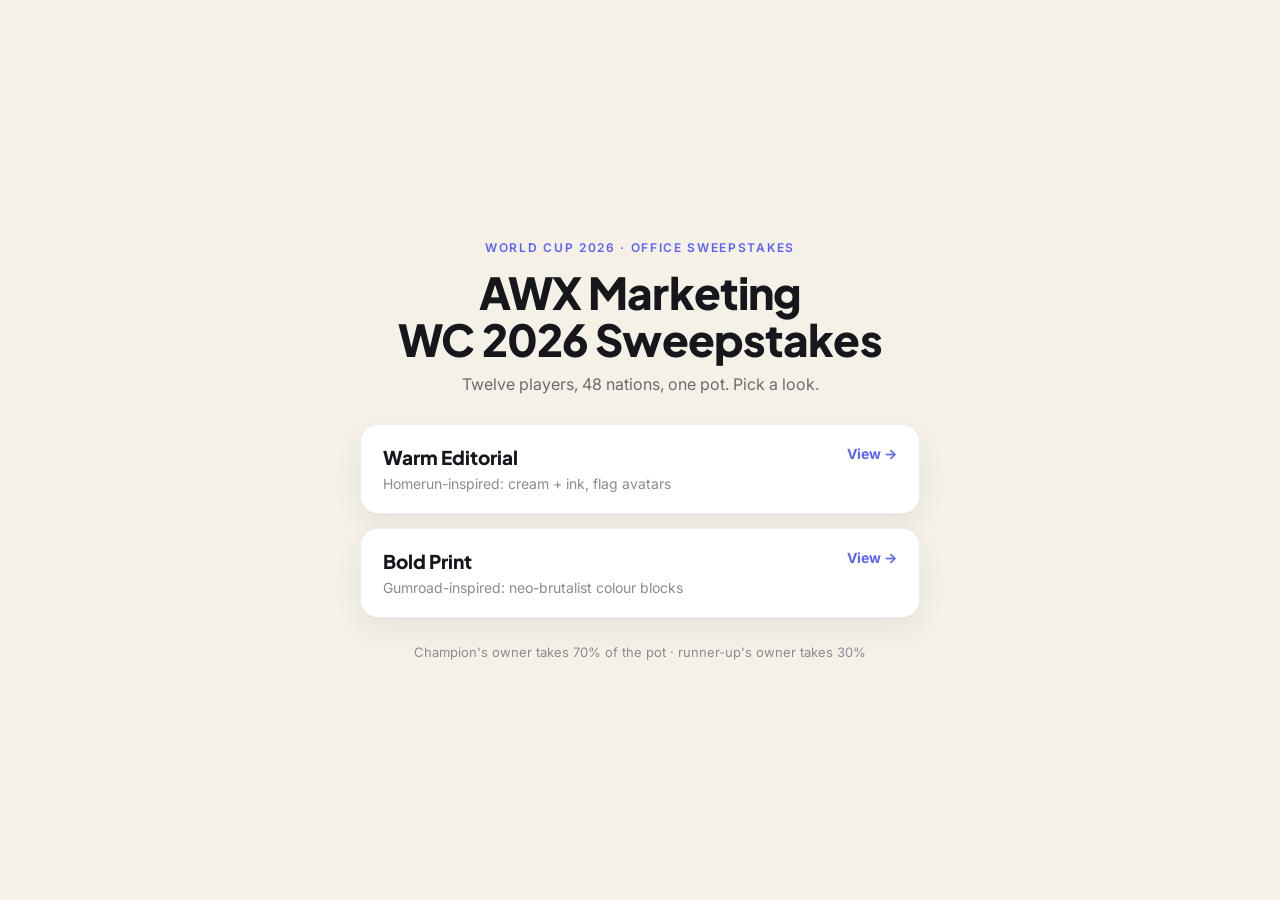
==== index.html @ db9ab2a5 "AWX Marketing World Cup 2026 sweepstakes site" ====
<!DOCTYPE html>
<html lang="en">
<head>
<meta charset="UTF-8" />
<meta name="viewport" content="width=device-width, initial-scale=1.0" />
<title>AWX Marketing · WC 2026 Sweepstakes</title>
<link rel="preconnect" href="https://fonts.googleapis.com" />
<link rel="preconnect" href="https://fonts.gstatic.com" crossorigin />
<link href="https://fonts.googleapis.com/css2?family=Plus+Jakarta+Sans:wght@700;800&family=Inter:wght@500;600&display=swap" rel="stylesheet" />
<style>
  * { box-sizing: border-box; }
  body { margin: 0; min-height: 100vh; display: grid; place-items: center; padding: 24px;
    font-family: "Inter", system-ui, sans-serif; color: #15171c; background: #f6f1e7; }
  .wrap { width: min(560px, 100%); text-align: center; }
  .eyebrow { text-transform: uppercase; letter-spacing: .14em; font-size: 12px; font-weight: 600; color: #5b63f5; margin-bottom: 14px; }
  h1 { font-family: "Plus Jakarta Sans", sans-serif; font-weight: 800; letter-spacing: -.02em; font-size: clamp(30px, 6vw, 44px); line-height: 1.05; margin: 0 0 12px; }
  p { color: #6b6b73; font-size: 16px; margin: 0 0 30px; }
  .cards { display: grid; gap: 14px; }
  a.card { display: block; text-decoration: none; color: inherit; background: #fff; border: 1px solid #edeef1;
    border-radius: 18px; padding: 20px 22px; text-align: left; box-shadow: 0 1px 2px rgba(20,23,28,.04), 0 12px 30px rgba(20,23,28,.06);
    transition: transform .12s ease, box-shadow .12s ease; }
  a.card:hover { transform: translateY(-2px); box-shadow: 0 1px 2px rgba(20,23,28,.04), 0 18px 40px rgba(20,23,28,.1); }
  .card h2 { font-family: "Plus Jakarta Sans", sans-serif; font-weight: 800; font-size: 19px; margin: 0 0 4px; }
  .card span { color: #8a8a93; font-size: 14px; }
  .card .go { float: right; color: #5b63f5; font-weight: 700; }
  footer { margin-top: 26px; font-size: 13px; color: #8a8a93; }
</style>
</head>
<body>
  <div class="wrap">
    <div class="eyebrow">World Cup 2026 · Office sweepstakes</div>
    <h1>AWX Marketing<br>WC 2026 Sweepstakes</h1>
    <p>Twelve players, 48 nations, one pot. Pick a look.</p>
    <div class="cards">
      <a class="card" href="home.html"><span class="go">View →</span><h2>Warm Editorial</h2><span>Homerun-inspired: cream + ink, flag avatars</span></a>
      <a class="card" href="gum.html"><span class="go">View →</span><h2>Bold Print</h2><span>Gumroad-inspired: neo-brutalist colour blocks</span></a>
    </div>
    <footer>Champion's owner takes 70% of the pot · runner-up's owner takes 30%</footer>
  </div>
</body>
</html>
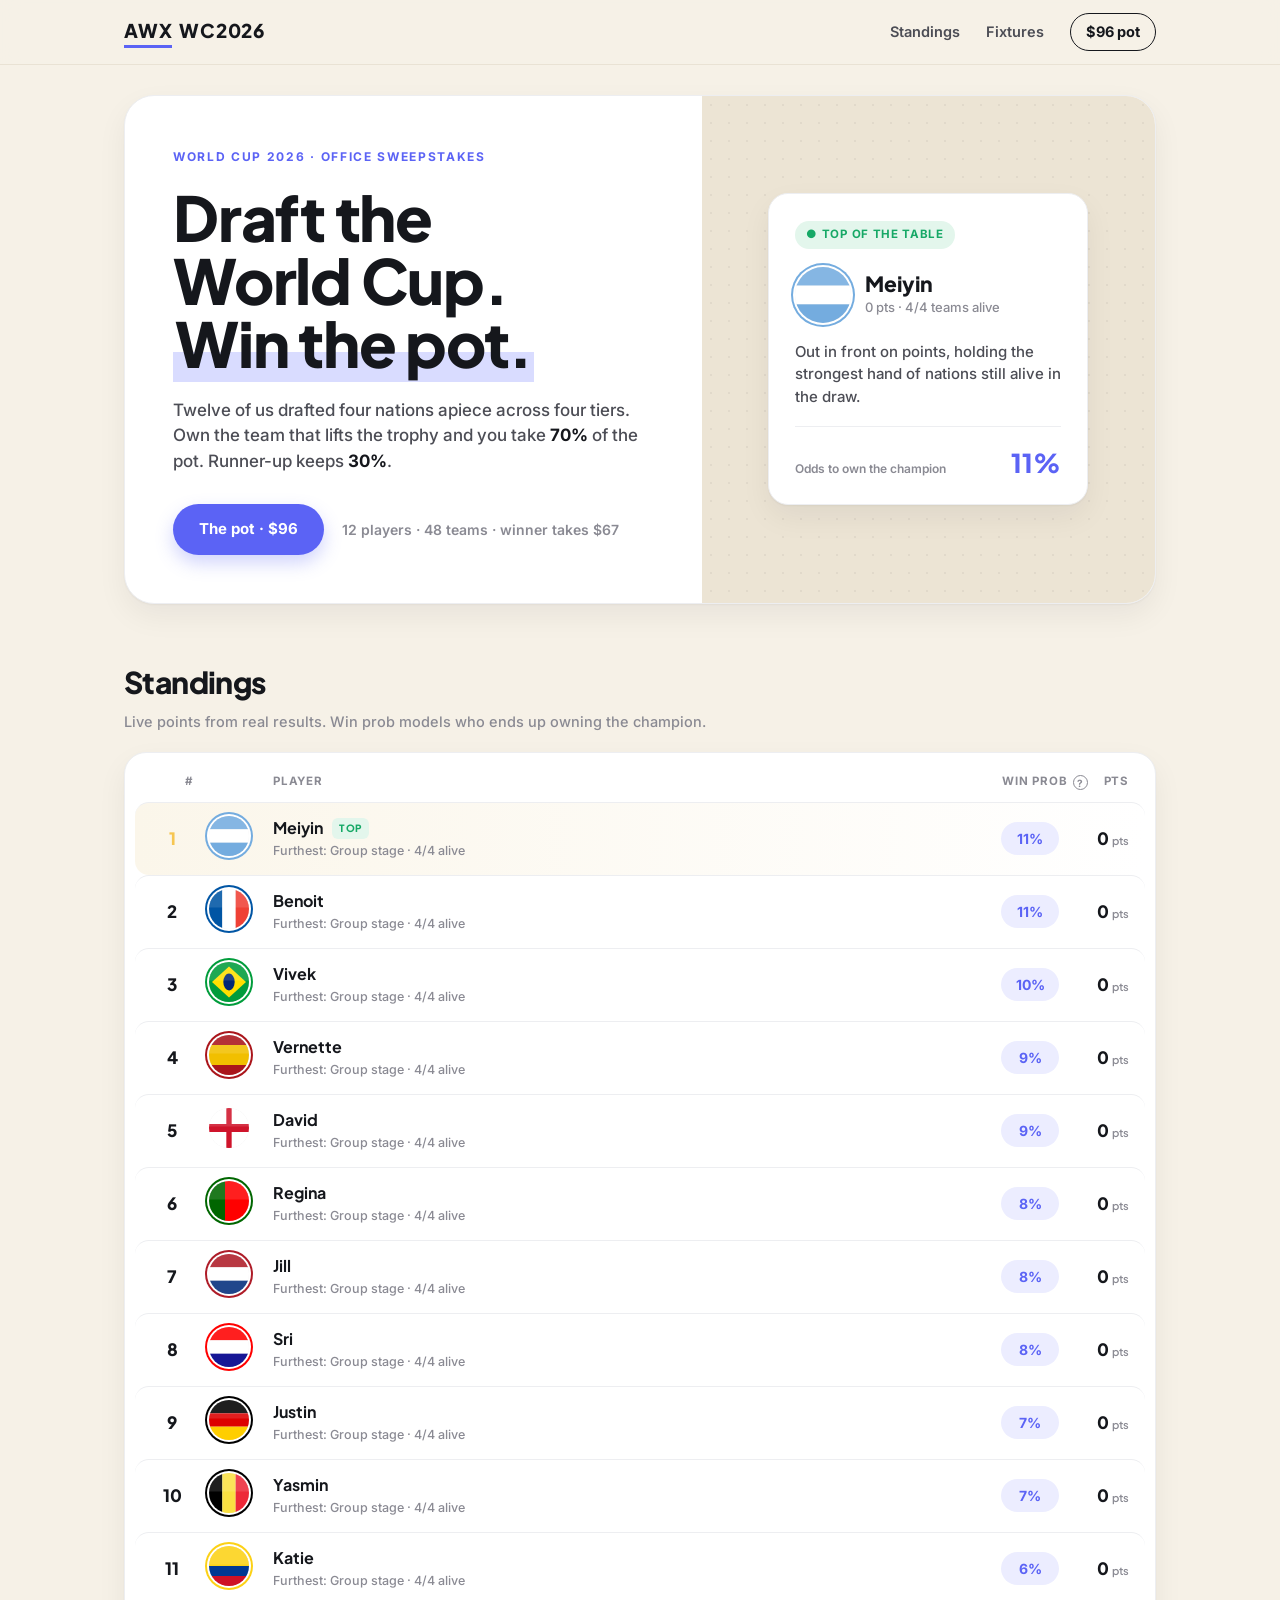
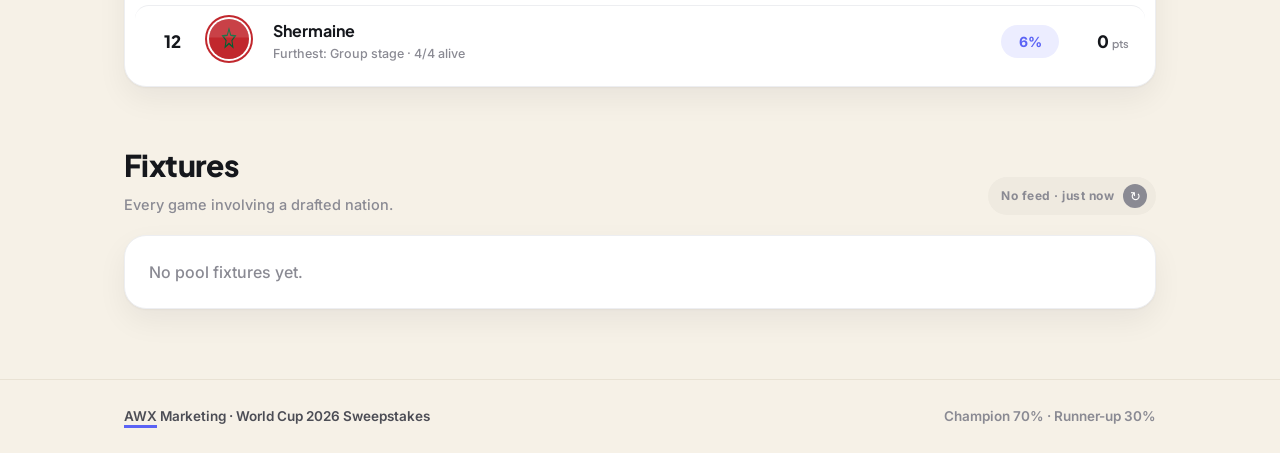
==== commit bd34dac4: "Ship Homerun variant only; promote to index, archive Gumroad" ====
--- a/index.html
+++ b/index.html
@@ -6,36 +6,84 @@
 <title>AWX Marketing · WC 2026 Sweepstakes</title>
 <link rel="preconnect" href="https://fonts.googleapis.com" />
 <link rel="preconnect" href="https://fonts.gstatic.com" crossorigin />
-<link href="https://fonts.googleapis.com/css2?family=Plus+Jakarta+Sans:wght@700;800&family=Inter:wght@500;600&display=swap" rel="stylesheet" />
-<style>
-  * { box-sizing: border-box; }
-  body { margin: 0; min-height: 100vh; display: grid; place-items: center; padding: 24px;
-    font-family: "Inter", system-ui, sans-serif; color: #15171c; background: #f6f1e7; }
-  .wrap { width: min(560px, 100%); text-align: center; }
-  .eyebrow { text-transform: uppercase; letter-spacing: .14em; font-size: 12px; font-weight: 600; color: #5b63f5; margin-bottom: 14px; }
-  h1 { font-family: "Plus Jakarta Sans", sans-serif; font-weight: 800; letter-spacing: -.02em; font-size: clamp(30px, 6vw, 44px); line-height: 1.05; margin: 0 0 12px; }
-  p { color: #6b6b73; font-size: 16px; margin: 0 0 30px; }
-  .cards { display: grid; gap: 14px; }
-  a.card { display: block; text-decoration: none; color: inherit; background: #fff; border: 1px solid #edeef1;
-    border-radius: 18px; padding: 20px 22px; text-align: left; box-shadow: 0 1px 2px rgba(20,23,28,.04), 0 12px 30px rgba(20,23,28,.06);
-    transition: transform .12s ease, box-shadow .12s ease; }
-  a.card:hover { transform: translateY(-2px); box-shadow: 0 1px 2px rgba(20,23,28,.04), 0 18px 40px rgba(20,23,28,.1); }
-  .card h2 { font-family: "Plus Jakarta Sans", sans-serif; font-weight: 800; font-size: 19px; margin: 0 0 4px; }
-  .card span { color: #8a8a93; font-size: 14px; }
-  .card .go { float: right; color: #5b63f5; font-weight: 700; }
-  footer { margin-top: 26px; font-size: 13px; color: #8a8a93; }
-</style>
+<link href="https://fonts.googleapis.com/css2?family=Plus+Jakarta+Sans:wght@600;700;800&family=Inter:wght@400;500;600;700&display=swap" rel="stylesheet" />
+<link rel="stylesheet" href="home.css" />
 </head>
-<body>
-  <div class="wrap">
-    <div class="eyebrow">World Cup 2026 · Office sweepstakes</div>
-    <h1>AWX Marketing<br>WC 2026 Sweepstakes</h1>
-    <p>Twelve players, 48 nations, one pot. Pick a look.</p>
-    <div class="cards">
-      <a class="card" href="home.html"><span class="go">View →</span><h2>Warm Editorial</h2><span>Homerun-inspired: cream + ink, flag avatars</span></a>
-      <a class="card" href="gum.html"><span class="go">View →</span><h2>Bold Print</h2><span>Gumroad-inspired: neo-brutalist colour blocks</span></a>
+<body class="home">
+  <header class="nav">
+    <div class="nav-in wrap">
+      <a class="brand" href="#top"><span class="brand-mark">AWX</span> <span class="brand-rest">WC2026</span></a>
+      <nav class="nav-links">
+        <a href="#standings">Standings</a>
+        <a href="#fixtures">Fixtures</a>
+        <a href="#pot" class="pill-ghost" id="navpot">The pot</a>
+      </nav>
     </div>
-    <footer>Champion's owner takes 70% of the pot · runner-up's owner takes 30%</footer>
+  </header>
+
+  <main id="top">
+    <!-- HERO ----------------------------------------------------------------->
+    <section class="wrap">
+      <div class="hero">
+        <div class="hero-l">
+          <div class="eyebrow">World Cup 2026 · Office sweepstakes</div>
+          <h1>Draft the<br>World&nbsp;Cup.<br><span class="hl">Win the pot.</span></h1>
+          <p class="lede">Twelve of us drafted four nations apiece across four tiers. Own the team that lifts the trophy and you take <b>70%</b> of the pot. Runner-up keeps <b>30%</b>.</p>
+          <div class="hero-cta">
+            <a href="#standings" class="btn-primary" id="potbtn">The pot</a>
+            <span class="hero-stat" id="herostat">12 players · 48 teams</span>
+          </div>
+        </div>
+        <aside class="hero-r">
+          <div class="lead-card" id="leadcard"></div>
+        </aside>
+      </div>
+    </section>
+
+    <!-- STANDINGS ------------------------------------------------------------>
+    <section class="wrap sec" id="standings">
+      <div class="sec-head">
+        <div>
+          <h2>Standings</h2>
+          <p class="sec-sub">Live points from real results. Win prob models who ends up owning the champion.</p>
+        </div>
+      </div>
+      <div class="card board" id="board"></div>
+    </section>
+
+    <!-- FIXTURES ------------------------------------------------------------->
+    <section class="wrap sec" id="fixtures">
+      <div class="sec-head">
+        <div>
+          <h2>Fixtures</h2>
+          <p class="sec-sub">Every game involving a drafted nation.</p>
+        </div>
+        <span class="feedtag" id="feedtag"></span>
+      </div>
+      <div id="fixwrap"></div>
+    </section>
+  </main>
+
+  <footer class="foot">
+    <div class="wrap foot-in">
+      <span><span class="brand-mark">AWX</span> Marketing · World Cup 2026 Sweepstakes</span>
+      <span class="foot-muted">Champion 70% · Runner-up 30%</span>
+    </div>
+  </footer>
+
+  <!-- View-team modal -->
+  <div class="modal" id="modal" hidden>
+    <div class="modal-bg" data-close></div>
+    <div class="modal-card" role="dialog" aria-modal="true">
+      <button class="modal-x" data-close aria-label="Close">✕</button>
+      <div id="modal-body"></div>
+    </div>
   </div>
+
+  <script src="data.js"></script>
+  <script src="flags.js"></script>
+  <script src="api.js"></script>
+  <script src="core.js"></script>
+  <script src="home.js"></script>
 </body>
 </html>
--- a/home.css
+++ b/home.css
@@ -0,0 +1,183 @@
+/* ============================================================================
+   HOMERUN-STYLE "WARM EDITORIAL" — cream + white + ink, heavy friendly
+   grotesque headlines, blurple + green accents, soft rounded cards.
+   Circular country-flag avatars (no illustrated characters).
+   ========================================================================== */
+:root {
+  --paper: #ffffff;
+  --cream: #f6f1e7;        /* page background */
+  --sand:  #ece4d4;        /* warm panel */
+  --ink:   #15171c;
+  --body:  #4c4d55;
+  --muted: #8a8a93;
+  --line:  #e9e2d4;        /* hairline on cream */
+  --line2: #edeef1;        /* hairline on white */
+  --blurple: #5b63f5;
+  --blurple-soft: #ecedff;
+  --green: #16a866;
+  --green-soft: #e3f6ec;
+  --amber: #f6c652;
+  --radius: 22px;
+  --shadow: 0 1px 2px rgba(20,23,28,.04), 0 12px 30px rgba(20,23,28,.06);
+}
+* { box-sizing: border-box; }
+html { scroll-behavior: smooth; }
+body.home {
+  margin: 0; background: var(--cream); color: var(--body);
+  font-family: "Inter", system-ui, sans-serif; font-weight: 500;
+  -webkit-font-smoothing: antialiased; line-height: 1.5;
+}
+h1, h2, h3, .brand { font-family: "Plus Jakarta Sans", system-ui, sans-serif; color: var(--ink); letter-spacing: -.02em; }
+.wrap { max-width: 1080px; margin: 0 auto; padding: 0 24px; }
+a { color: inherit; text-decoration: none; }
+section[id] { scroll-margin-top: 84px; }
+
+/* ---- Nav ------------------------------------------------------------------ */
+.nav { position: sticky; top: 0; z-index: 40; background: rgba(246,241,231,.82); backdrop-filter: blur(10px); border-bottom: 1px solid var(--line); }
+.nav-in { display: flex; align-items: center; justify-content: space-between; height: 64px; }
+.brand { font-weight: 800; font-size: 19px; letter-spacing: .04em; display: inline-flex; gap: 7px; align-items: baseline; }
+.brand-mark { border-bottom: 3px solid var(--blurple); padding-bottom: 1px; }
+.brand-rest { color: var(--ink); }
+.nav-links { display: flex; align-items: center; gap: 26px; }
+.nav-links a { font-weight: 600; font-size: 14.5px; color: var(--body); }
+.nav-links a:hover { color: var(--ink); }
+.pill-ghost { border: 1px solid var(--ink); border-radius: 999px; padding: 7px 15px !important; color: var(--ink) !important; font-weight: 700 !important; }
+.pill-ghost:hover { background: var(--ink); color: #fff !important; }
+
+/* ---- Hero ----------------------------------------------------------------- */
+.hero {
+  margin-top: 30px; display: grid; grid-template-columns: 1.12fr .88fr;
+  background: var(--paper); border: 1px solid var(--line2); border-radius: 30px;
+  overflow: hidden; box-shadow: var(--shadow);
+}
+.hero-l { padding: 52px 48px 48px; }
+.eyebrow { text-transform: uppercase; letter-spacing: .14em; font-size: 12px; font-weight: 700; color: var(--blurple); margin-bottom: 20px; }
+.hero h1 { font-size: clamp(38px, 5.4vw, 62px); line-height: 1.02; font-weight: 800; margin: 0 0 22px; }
+.hero h1 .hl { background: linear-gradient(transparent 62%, #d9dcff 62%); padding: 0 2px; }
+.lede { font-size: 17px; max-width: 30em; margin: 0 0 30px; color: var(--body); }
+.lede b { color: var(--ink); font-weight: 700; }
+.hero-cta { display: flex; align-items: center; gap: 18px; flex-wrap: wrap; }
+.btn-primary {
+  background: var(--blurple); color: #fff; font-weight: 700; font-size: 15px;
+  padding: 14px 26px; border-radius: 999px; display: inline-flex; align-items: center; gap: 8px;
+  box-shadow: 0 8px 18px rgba(91,99,245,.28); transition: transform .12s ease, box-shadow .12s ease;
+}
+.btn-primary:hover { transform: translateY(-1px); box-shadow: 0 12px 24px rgba(91,99,245,.34); }
+.hero-stat { font-weight: 600; font-size: 14px; color: var(--muted); }
+
+.hero-r { background: var(--sand); padding: 36px; display: flex; align-items: center; justify-content: center; position: relative; }
+.hero-r::before { content: ""; position: absolute; inset: 0; background-image: radial-gradient(rgba(21,23,28,.05) 1.5px, transparent 1.5px); background-size: 18px 18px; }
+.lead-card {
+  position: relative; background: var(--paper); border: 1px solid var(--line2);
+  border-radius: 20px; padding: 26px 26px 22px; width: 100%; max-width: 320px; box-shadow: var(--shadow);
+}
+.lead-badge { display: inline-flex; align-items: center; gap: 6px; font-size: 11.5px; font-weight: 700; letter-spacing: .06em; text-transform: uppercase; color: var(--green); background: var(--green-soft); padding: 5px 11px; border-radius: 999px; margin-bottom: 18px; }
+.lead-top { display: flex; align-items: center; gap: 14px; margin-bottom: 18px; }
+.lead-name { font-family: "Plus Jakarta Sans"; font-weight: 800; font-size: 21px; color: var(--ink); line-height: 1.1; }
+.lead-role { font-size: 13px; color: var(--muted); margin-top: 3px; }
+.lead-quote { font-size: 15px; color: var(--body); line-height: 1.5; }
+.lead-quote b { color: var(--ink); }
+.lead-foot { margin-top: 18px; padding-top: 16px; border-top: 1px solid var(--line2); display: flex; justify-content: space-between; align-items: baseline; }
+.lead-foot .big { font-family: "Plus Jakarta Sans"; font-weight: 800; font-size: 26px; color: var(--blurple); }
+.lead-foot .lab { font-size: 12px; color: var(--muted); font-weight: 600; }
+
+/* ---- Circular flag avatar ------------------------------------------------- */
+.favatar { display: inline-block; width: var(--av, 44px); height: var(--av, 44px); border-radius: 50%; overflow: hidden; flex: none; background: #eee; box-shadow: 0 0 0 2px var(--paper), 0 0 0 4px var(--ring, var(--line)); }
+.favatar svg { width: 100% !important; height: 100% !important; display: block; }
+
+/* ---- Section scaffolding -------------------------------------------------- */
+.sec { padding-top: 56px; }
+.sec-head { display: flex; align-items: flex-end; justify-content: space-between; gap: 16px; margin-bottom: 20px; }
+.sec-head h2 { font-size: 30px; font-weight: 800; margin: 0; }
+.sec-sub { margin: 6px 0 0; font-size: 14.5px; color: var(--muted); max-width: 46em; }
+.card { background: var(--paper); border: 1px solid var(--line2); border-radius: var(--radius); box-shadow: var(--shadow); }
+
+/* ---- Standings board ------------------------------------------------------ */
+.board { padding: 8px 10px; }
+.bhead, .brow {
+  display: grid; grid-template-columns: 42px 48px 1fr auto auto; align-items: center; gap: 16px;
+  padding: 13px 16px;
+}
+.bhead { padding: 12px 16px 11px; }
+.bhead > div { font-size: 11.5px; font-weight: 700; letter-spacing: .07em; text-transform: uppercase; color: var(--muted); }
+.bhead .h-r { text-align: right; }
+.h-info { display: inline-flex; align-items: center; gap: 5px; position: relative; cursor: help; }
+.h-info .qmark { display: inline-grid; place-items: center; width: 15px; height: 15px; border-radius: 50%; border: 1.4px solid var(--muted); font-size: 10px; font-weight: 700; color: var(--muted); }
+.h-info .tip { position: absolute; bottom: 140%; right: -8px; width: 240px; background: var(--ink); color: #fff; font-weight: 500; text-transform: none; letter-spacing: 0; font-size: 12px; line-height: 1.45; padding: 11px 13px; border-radius: 12px; opacity: 0; pointer-events: none; transition: opacity .14s ease; box-shadow: var(--shadow); z-index: 5; }
+.h-info .tip b { color: var(--amber); }
+.h-info:hover .tip { opacity: 1; }
+
+.brow { border-top: 1px solid var(--line2); cursor: pointer; border-radius: 14px; transition: background .12s ease, transform .12s ease; }
+.brow:first-of-type { border-top: 0; }
+.brow:hover { background: #faf8f3; transform: translateX(2px); }
+.brow.lead { background: linear-gradient(90deg, #fbf6ea, #fff); }
+.brow.out { opacity: .5; }
+.b-rk { font-family: "Plus Jakarta Sans"; font-weight: 800; font-size: 17px; color: var(--ink); text-align: center; }
+.brow.lead .b-rk { color: var(--amber); }
+.b-nm { font-family: "Plus Jakarta Sans"; font-weight: 700; font-size: 16px; color: var(--ink); display: flex; align-items: center; gap: 9px; }
+.b-tag { font-size: 10px; font-weight: 800; letter-spacing: .05em; color: var(--green); background: var(--green-soft); padding: 3px 7px; border-radius: 6px; text-transform: uppercase; }
+.b-sub { font-size: 12.5px; color: var(--muted); margin-top: 2px; font-weight: 500; }
+.b-win { background: var(--blurple-soft); color: var(--blurple); font-weight: 700; font-size: 14px; padding: 6px 13px; border-radius: 999px; min-width: 58px; text-align: center; }
+.b-pts { font-family: "Plus Jakarta Sans"; font-weight: 800; font-size: 17px; color: var(--ink); min-width: 54px; text-align: right; }
+.b-pts small { font-weight: 600; font-size: 11px; color: var(--muted); margin-left: 3px; }
+
+/* ---- Fixtures ------------------------------------------------------------- */
+.feedtag { display: inline-flex; align-items: center; gap: 9px; font-size: 12px; font-weight: 700; letter-spacing: .04em; color: var(--green); background: var(--green-soft); padding: 7px 9px 7px 13px; border-radius: 999px; white-space: nowrap; }
+.feedtag.dead { color: var(--muted); background: #efeae0; }
+.refresh-btn { display: inline-grid; place-items: center; width: 24px; height: 24px; border-radius: 50%; border: 0; background: var(--green); color: #fff; font-size: 13px; cursor: pointer; line-height: 1; }
+.feedtag.dead .refresh-btn { background: var(--muted); }
+.refresh-btn.spin { animation: spin .7s linear infinite; }
+@keyframes spin { to { transform: rotate(360deg); } }
+
+.fix-sub { font-family: "Plus Jakarta Sans"; font-weight: 700; font-size: 13px; letter-spacing: .04em; text-transform: uppercase; color: var(--muted); margin: 22px 4px 12px; }
+.fixgrid { display: grid; grid-template-columns: repeat(2, 1fr); gap: 12px; }
+.match { background: var(--paper); border: 1px solid var(--line2); border-radius: 16px; padding: 14px 16px; display: grid; grid-template-columns: 1fr auto 1fr; align-items: center; gap: 10px; box-shadow: 0 1px 2px rgba(20,23,28,.03); }
+.match.rivalry { border-color: #dcd2ff; background: linear-gradient(180deg, #fbfaff, #fff); }
+.m-side { display: flex; align-items: center; gap: 10px; min-width: 0; }
+.m-side.r { flex-direction: row-reverse; text-align: right; }
+.m-flag { width: 30px; height: 21px; border-radius: 5px; overflow: hidden; flex: none; box-shadow: 0 0 0 1px var(--line2); }
+.m-flag svg { width: 100% !important; height: 100% !important; display: block; }
+.m-tm { font-family: "Plus Jakarta Sans"; font-weight: 700; font-size: 14px; color: var(--ink); white-space: nowrap; overflow: hidden; text-overflow: ellipsis; }
+.m-mid { display: flex; flex-direction: column; align-items: center; gap: 2px; min-width: 64px; }
+.mscore { font-family: "Plus Jakarta Sans"; font-weight: 800; font-size: 18px; color: var(--ink); }
+.mvs { font-weight: 700; font-size: 12px; color: var(--muted); }
+.m-when { font-size: 11px; color: var(--muted); font-weight: 600; }
+.m-riv { font-size: 10px; font-weight: 700; color: var(--blurple); background: var(--blurple-soft); padding: 2px 7px; border-radius: 999px; margin-top: 1px; }
+
+/* ---- Footer --------------------------------------------------------------- */
+.foot { margin-top: 70px; border-top: 1px solid var(--line); padding: 26px 0; }
+.foot-in { display: flex; justify-content: space-between; align-items: center; font-size: 13.5px; font-weight: 600; color: var(--body); }
+.foot-muted { color: var(--muted); }
+
+/* ---- Modal ---------------------------------------------------------------- */
+.modal { position: fixed; inset: 0; z-index: 80; display: flex; align-items: center; justify-content: center; padding: 20px; }
+.modal[hidden] { display: none; }
+.modal-bg { position: absolute; inset: 0; background: rgba(21,23,28,.42); backdrop-filter: blur(2px); }
+.modal-card { position: relative; background: var(--paper); border-radius: 24px; width: min(440px, 100%); max-height: 88vh; overflow-y: auto; overflow-x: hidden; padding: 26px; box-shadow: 0 30px 70px rgba(20,23,28,.3); }
+.modal-x { position: absolute; top: 14px; right: 14px; width: 32px; height: 32px; border: 0; border-radius: 50%; background: #f0ece2; color: var(--ink); font-size: 14px; cursor: pointer; }
+.modal-x:hover { background: #e6e0d2; }
+.mh { display: flex; align-items: center; gap: 16px; margin-bottom: 20px; }
+.mh-name { font-family: "Plus Jakarta Sans"; font-weight: 800; font-size: 24px; color: var(--ink); }
+.mh-meta { display: flex; flex-wrap: wrap; gap: 7px; margin-top: 8px; }
+.chip { font-size: 12px; font-weight: 700; padding: 4px 10px; border-radius: 999px; background: #f1ece2; color: var(--body); }
+.chip.win { background: var(--green-soft); color: var(--green); }
+.chip.prob { background: var(--blurple-soft); color: var(--blurple); }
+.mteams { display: flex; flex-direction: column; gap: 10px; }
+.mteam { display: flex; align-items: center; gap: 14px; padding: 12px 14px; border: 1px solid var(--line2); border-radius: 14px; min-width: 0; }
+.mteam.dead { opacity: .5; }
+.mteam .m-flag { width: 38px; height: 27px; }
+.mteam > div { min-width: 0; }
+.mt-t { font-size: 11px; font-weight: 700; letter-spacing: .03em; text-transform: uppercase; color: var(--muted); }
+.mt-n { font-family: "Plus Jakarta Sans"; font-weight: 700; font-size: 16px; color: var(--ink); margin: 1px 0; }
+.mt-s { font-size: 12.5px; color: var(--body); font-weight: 600; }
+
+/* ---- Responsive ----------------------------------------------------------- */
+@media (max-width: 820px) {
+  .hero { grid-template-columns: 1fr; }
+  .hero-l { padding: 38px 28px 32px; }
+  .hero-r { padding: 28px; }
+  .fixgrid { grid-template-columns: 1fr; }
+  .bhead, .brow { grid-template-columns: 34px 40px 1fr auto; gap: 12px; }
+  .bhead .h-furthest, .b-sub { display: none; }
+}
+@media (prefers-reduced-motion: reduce) { * { scroll-behavior: auto; } .refresh-btn.spin { animation: none; } }
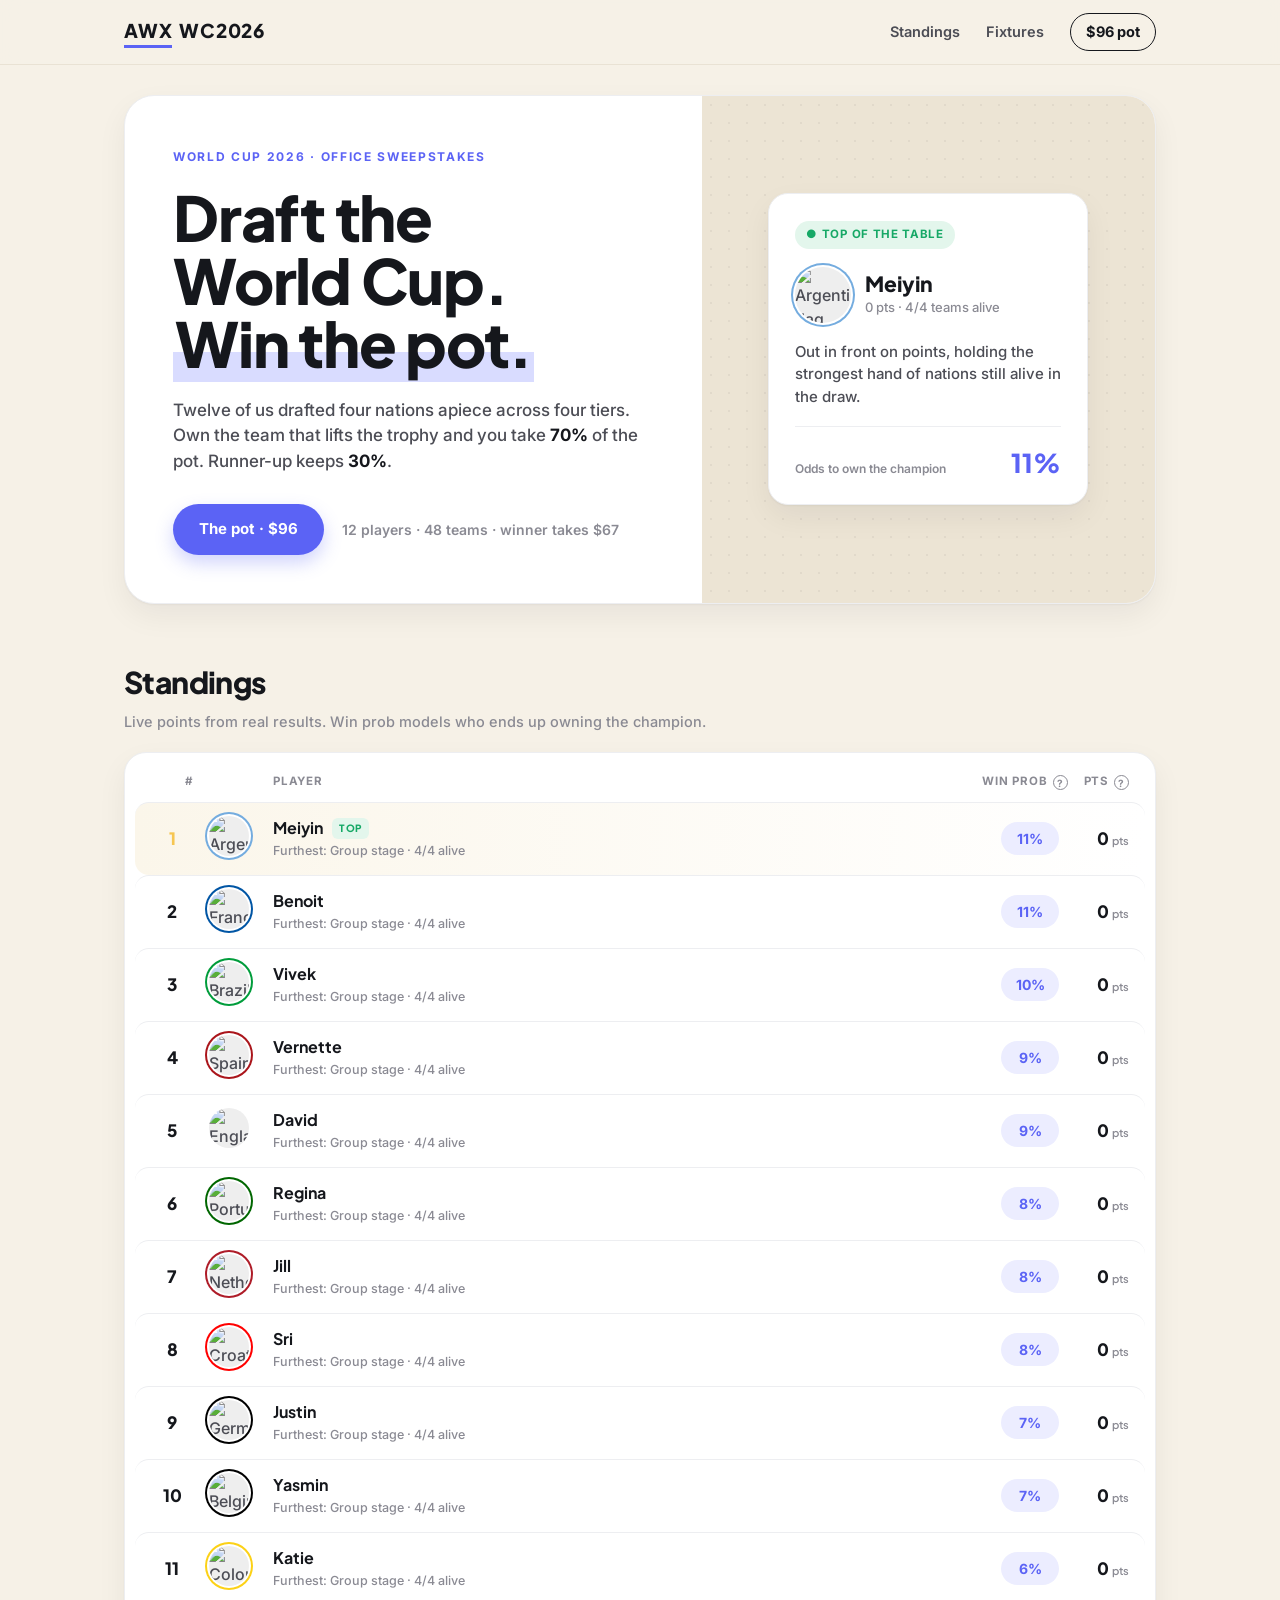
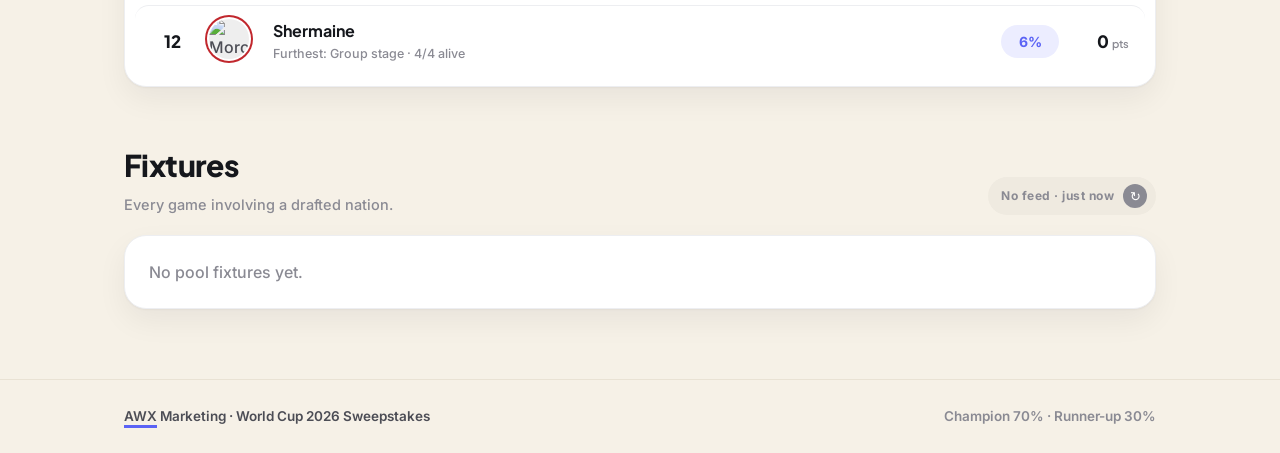
==== commit c8586452: "Add Pts tooltip and illustrated manager portraits (gender/ethnicity)" ====
--- a/index.html
+++ b/index.html
@@ -84,6 +84,7 @@
   <script src="flags.js"></script>
   <script src="api.js"></script>
   <script src="core.js"></script>
+  <script src="managers.js"></script>
   <script src="home.js"></script>
 </body>
 </html>
--- a/home.css
+++ b/home.css
@@ -137,10 +137,13 @@
 .m-side.r { flex-direction: row-reverse; text-align: right; }
 .m-flag { width: 30px; height: 21px; border-radius: 5px; overflow: hidden; flex: none; box-shadow: 0 0 0 1px var(--line2); }
 .m-flag svg { width: 100% !important; height: 100% !important; display: block; }
+.m-flag.tbd { display: grid; place-items: center; background: #eef0f3; color: #9aa0aa; font-weight: 800; font-size: 12px; }
 .m-tm { font-family: "Plus Jakarta Sans"; font-weight: 700; font-size: 14px; color: var(--ink); white-space: nowrap; overflow: hidden; text-overflow: ellipsis; }
+.m-tm.tbd { color: #9aa0aa; }
 .m-mid { display: flex; flex-direction: column; align-items: center; gap: 2px; min-width: 64px; }
 .mscore { font-family: "Plus Jakarta Sans"; font-weight: 800; font-size: 18px; color: var(--ink); }
 .mvs { font-weight: 700; font-size: 12px; color: var(--muted); }
+.m-round { font-size: 9.5px; font-weight: 700; letter-spacing: .05em; text-transform: uppercase; color: var(--muted); }
 .m-when { font-size: 11px; color: var(--muted); font-weight: 600; }
 .m-riv { font-size: 10px; font-weight: 700; color: var(--blurple); background: var(--blurple-soft); padding: 2px 7px; border-radius: 999px; margin-top: 1px; }
 
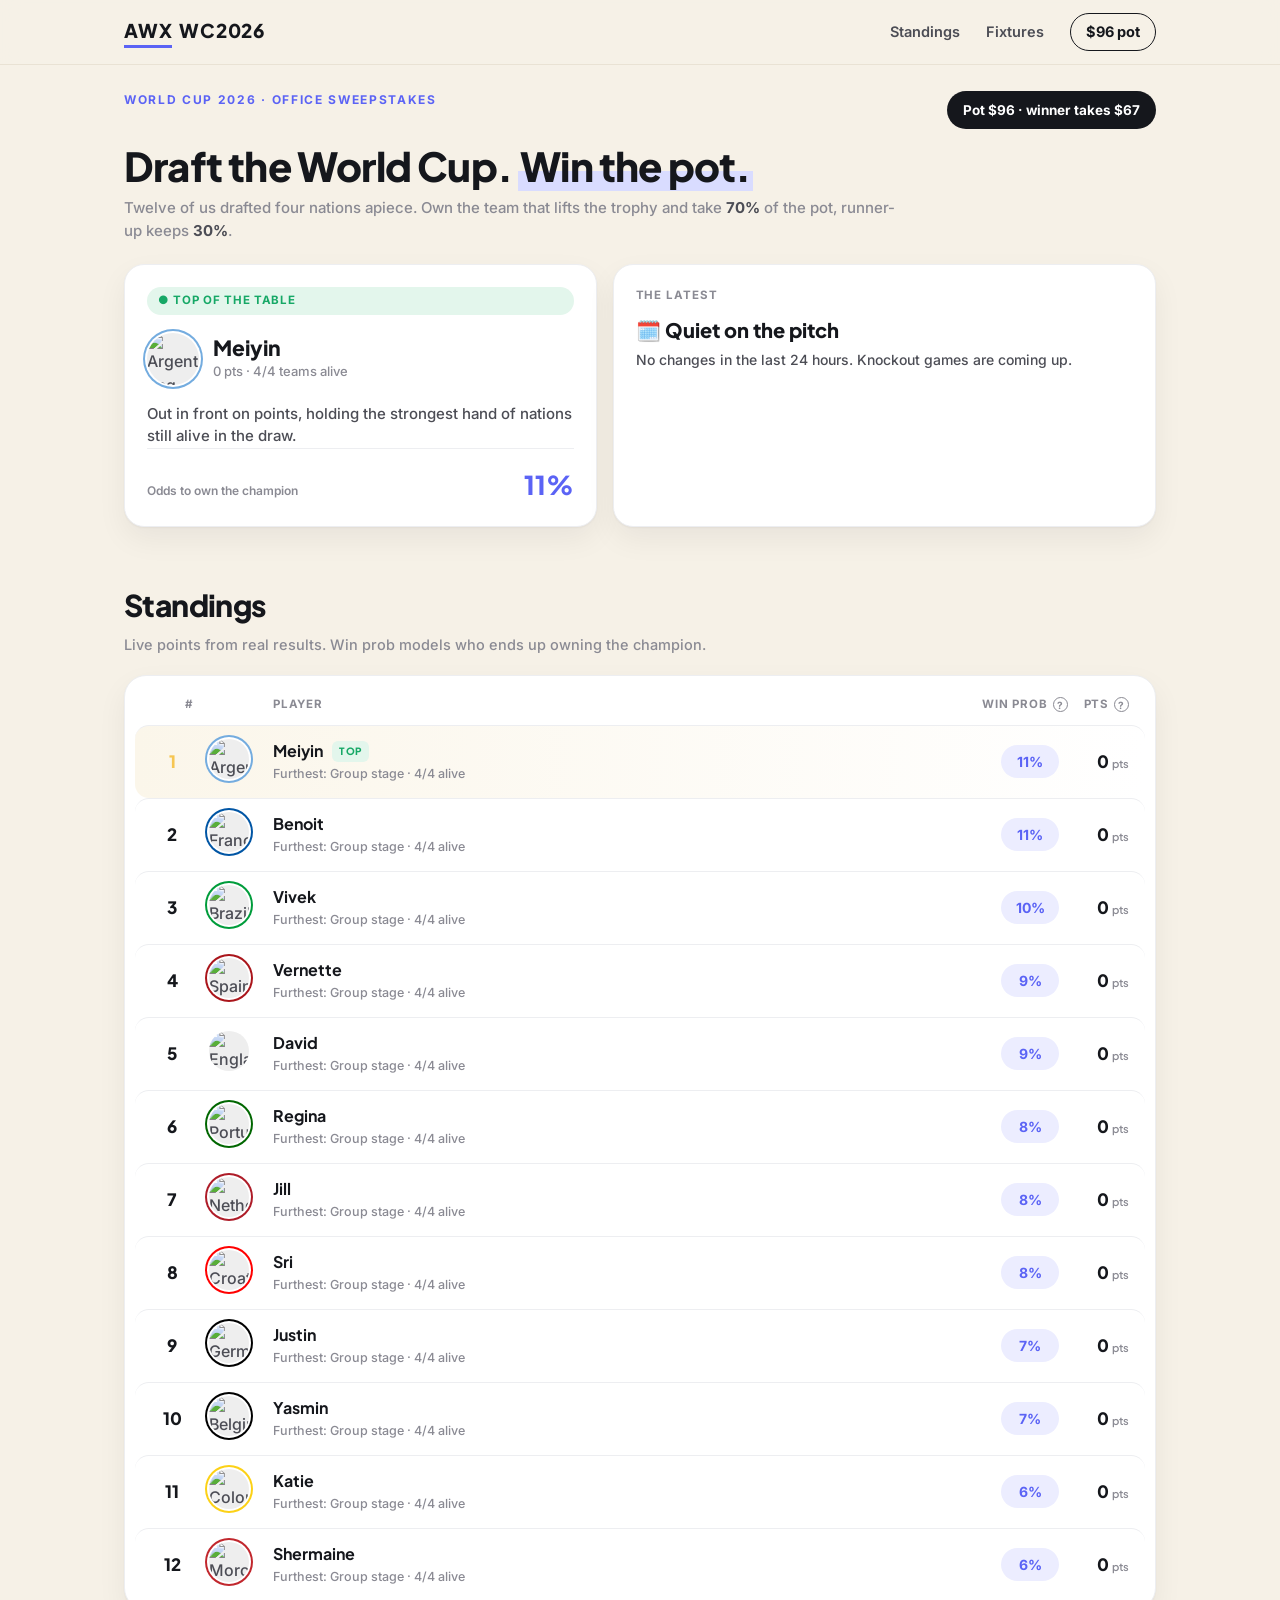
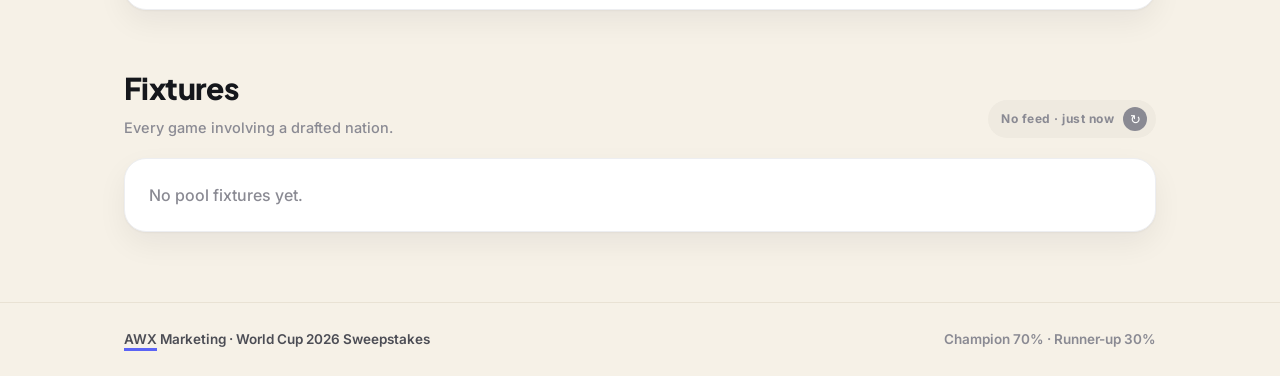
==== commit fe637352: "Cheer, glory/tombstone rain, dynamic hero digest; prominent headline + equal cards" ====
--- a/index.html
+++ b/index.html
@@ -24,19 +24,17 @@
   <main id="top">
     <!-- HERO ----------------------------------------------------------------->
     <section class="wrap">
-      <div class="hero">
-        <div class="hero-l">
+      <div class="hero2">
+        <div class="hero2-top">
           <div class="eyebrow">World Cup 2026 · Office sweepstakes</div>
-          <h1>Draft the<br>World&nbsp;Cup.<br><span class="hl">Win the pot.</span></h1>
-          <p class="lede">Twelve of us drafted four nations apiece across four tiers. Own the team that lifts the trophy and you take <b>70%</b> of the pot. Runner-up keeps <b>30%</b>.</p>
-          <div class="hero-cta">
-            <a href="#standings" class="btn-primary" id="potbtn">The pot</a>
-            <span class="hero-stat" id="herostat">12 players · 48 teams</span>
-          </div>
+          <a href="#standings" class="pot-chip" id="potchip"></a>
         </div>
-        <aside class="hero-r">
-          <div class="lead-card" id="leadcard"></div>
-        </aside>
+        <h1 class="hero2-title">Draft the World Cup. <span class="hl">Win the pot.</span></h1>
+        <p class="hero2-sub">Twelve of us drafted four nations apiece. Own the team that lifts the trophy and take <b>70%</b> of the pot, runner-up keeps <b>30%</b>.</p>
+        <div class="hero2-grid">
+          <div class="hcard" id="leadcard"></div>
+          <div class="hcard" id="updcard"></div>
+        </div>
       </div>
     </section>
 
--- a/home.css
+++ b/home.css
@@ -81,6 +81,55 @@
 .lead-foot .big { font-family: "Plus Jakarta Sans"; font-weight: 800; font-size: 26px; color: var(--blurple); }
 .lead-foot .lab { font-size: 12px; color: var(--muted); font-weight: 600; }
 
+/* ---- Hero (compact dashboard) --------------------------------------------- */
+.hero2 { margin-top: 26px; }
+.hero2-top { display: flex; align-items: center; justify-content: space-between; gap: 14px; }
+.pot-chip { background: var(--ink); color: #fff; font-weight: 700; font-size: 13.5px; padding: 9px 16px; border-radius: 999px; white-space: nowrap; }
+.pot-chip:hover { background: #2b2d33; }
+.hero2-title { font-family: "Plus Jakarta Sans", sans-serif; font-weight: 800; letter-spacing: -.02em; font-size: clamp(28px, 4vw, 40px); line-height: 1.05; color: var(--ink); margin: 16px 0 10px; }
+.hero2-title .hl { background: linear-gradient(transparent 60%, #d9dcff 60%); padding: 0 2px; }
+.hero2-sub { margin: 0 0 22px; font-size: 15px; color: var(--muted); max-width: 52em; }
+.hero2-sub b { color: var(--body); font-weight: 700; }
+.hero2-grid { display: grid; grid-template-columns: 1fr 1.15fr; gap: 16px; align-items: stretch; }
+.hcard { display: flex; flex-direction: column; background: var(--paper); border: 1px solid var(--line2); border-radius: 20px; box-shadow: var(--shadow); padding: 22px; }
+.hcard .lead-foot { margin-top: auto; }
+
+/* dynamic "latest" digest */
+.upd-h { font-size: 11.5px; font-weight: 700; letter-spacing: .08em; text-transform: uppercase; color: var(--muted); margin-bottom: 10px; }
+.upd-headline { font-family: "Plus Jakarta Sans"; font-weight: 800; font-size: 20px; color: var(--ink); }
+.upd-line { font-size: 14px; color: var(--body); margin: 4px 0 14px; }
+.upd-list { display: flex; flex-direction: column; gap: 8px; }
+.upd-item { display: flex; align-items: center; gap: 11px; padding: 9px 11px; border: 1px solid var(--line2); border-radius: 12px; }
+.upd-item .m-flag { width: 28px; height: 20px; border-radius: 4px; overflow: hidden; flex: none; box-shadow: 0 0 0 1px var(--line2); }
+.upd-item .m-flag svg, .upd-item .m-flag img { width: 100% !important; height: 100% !important; display: block; }
+.ui-tx { flex: 1; min-width: 0; }
+.ui-t { font-family: "Plus Jakarta Sans"; font-weight: 700; font-size: 13.5px; color: var(--ink); white-space: nowrap; overflow: hidden; text-overflow: ellipsis; }
+.ui-s { font-size: 12px; color: var(--muted); font-weight: 600; }
+.ui-em { font-size: 16px; }
+
+/* glory / swing row + team tints (mourning lives with the rain rules) */
+.brow.glory { background: linear-gradient(90deg, #eef7ef, #fff); }
+.brow.swing { background: linear-gradient(90deg, #f2f0fb, #fff); }
+.mteam.glory { opacity: 1; border-color: #cfe9d6; background: linear-gradient(90deg, #edf7ef, #fff); }
+
+/* cheer button */
+.mteam-tx { flex: 1; min-width: 0; }
+.cheer { margin-left: auto; flex: none; display: inline-flex; align-items: center; gap: 5px; border: 1px solid var(--line2); background: var(--paper); border-radius: 999px; padding: 7px 12px; font-family: inherit; font-size: 15px; font-weight: 700; color: var(--ink); cursor: pointer; transition: transform .1s ease, background .12s ease, border-color .12s ease; }
+.cheer:hover { background: #faf7f0; border-color: #e0d8c8; }
+.cheer .cheer-n { font-size: 12px; color: var(--blurple); font-weight: 800; }
+.cheer.pop { animation: cheerPop .42s ease; }
+@keyframes cheerPop { 0% { transform: scale(1); } 35% { transform: scale(1.28) rotate(-7deg); } 100% { transform: scale(1); } }
+
+/* confetti burst + toast */
+.confetti-wrap { position: fixed; inset: 0; pointer-events: none; z-index: 200; }
+.confetti { position: fixed; width: 8px; height: 8px; border-radius: 2px; box-shadow: 0 0 0 1px rgba(0,0,0,.04); animation: confPop .95s cubic-bezier(.2,.7,.3,1) forwards; }
+@keyframes confPop { 0% { transform: translate(0,0) rotate(0); opacity: 1; } 100% { transform: translate(var(--dx), calc(var(--dy) + 175px)) rotate(var(--rot)); opacity: 0; } }
+#toast { position: fixed; left: 50%; bottom: 26px; transform: translateX(-50%) translateY(12px); background: var(--ink); color: #fff; font-weight: 700; font-size: 14px; padding: 11px 18px; border-radius: 999px; box-shadow: var(--shadow); opacity: 0; pointer-events: none; transition: opacity .18s ease, transform .18s ease; z-index: 210; }
+#toast.show { opacity: 1; transform: translateX(-50%) translateY(0); }
+
+@media (max-width: 760px) { .hero2-grid { grid-template-columns: 1fr; } }
+@media (prefers-reduced-motion: reduce) { .confetti, .cheer.pop { animation: none !important; } .confetti { opacity: 0; } }
+
 /* ---- Circular flag avatar ------------------------------------------------- */
 .favatar { display: inline-block; width: var(--av, 44px); height: var(--av, 44px); border-radius: 50%; overflow: hidden; flex: none; background: #eee; box-shadow: 0 0 0 2px var(--paper), 0 0 0 4px var(--ring, var(--line)); }
 .favatar svg { width: 100% !important; height: 100% !important; display: block; }
@@ -107,7 +156,19 @@
 .h-info .tip b { color: var(--amber); }
 .h-info:hover .tip { opacity: 1; }
 
-.brow { border-top: 1px solid var(--line2); cursor: pointer; border-radius: 14px; transition: background .12s ease, transform .12s ease; }
+.brow { position: relative; border-top: 1px solid var(--line2); cursor: pointer; border-radius: 14px; transition: background .12s ease, transform .12s ease; }
+.brow.mourning { background: linear-gradient(90deg, #f6ecec, #fff); }
+
+/* Emoji rain (mourning a freshly eliminated team) */
+.rainfx { position: absolute; inset: 0; overflow: hidden; pointer-events: none; border-radius: inherit; z-index: 3; }
+.rainfx .drop { position: absolute; top: 0; line-height: 1; opacity: 0; will-change: transform, opacity; animation-name: emojiFall; animation-timing-function: linear; animation-iteration-count: infinite; }
+@keyframes emojiFall {
+  0% { transform: translateY(-26px) rotate(-12deg); opacity: 0; }
+  12% { opacity: .85; }
+  85% { opacity: .85; }
+  100% { transform: translateY(var(--fall, 70px)) rotate(26deg); opacity: 0; }
+}
+@media (prefers-reduced-motion: reduce) { .rainfx { display: none; } }
 .brow:first-of-type { border-top: 0; }
 .brow:hover { background: #faf8f3; transform: translateX(2px); }
 .brow.lead { background: linear-gradient(90deg, #fbf6ea, #fff); }
@@ -166,8 +227,9 @@
 .chip.win { background: var(--green-soft); color: var(--green); }
 .chip.prob { background: var(--blurple-soft); color: var(--blurple); }
 .mteams { display: flex; flex-direction: column; gap: 10px; }
-.mteam { display: flex; align-items: center; gap: 14px; padding: 12px 14px; border: 1px solid var(--line2); border-radius: 14px; min-width: 0; }
+.mteam { position: relative; display: flex; align-items: center; gap: 14px; padding: 12px 14px; border: 1px solid var(--line2); border-radius: 14px; min-width: 0; }
 .mteam.dead { opacity: .5; }
+.mteam.mourning { opacity: 1; border-color: #e6cccc; background: linear-gradient(90deg, #f7eded, #fff); }
 .mteam .m-flag { width: 38px; height: 27px; }
 .mteam > div { min-width: 0; }
 .mt-t { font-size: 11px; font-weight: 700; letter-spacing: .03em; text-transform: uppercase; color: var(--muted); }
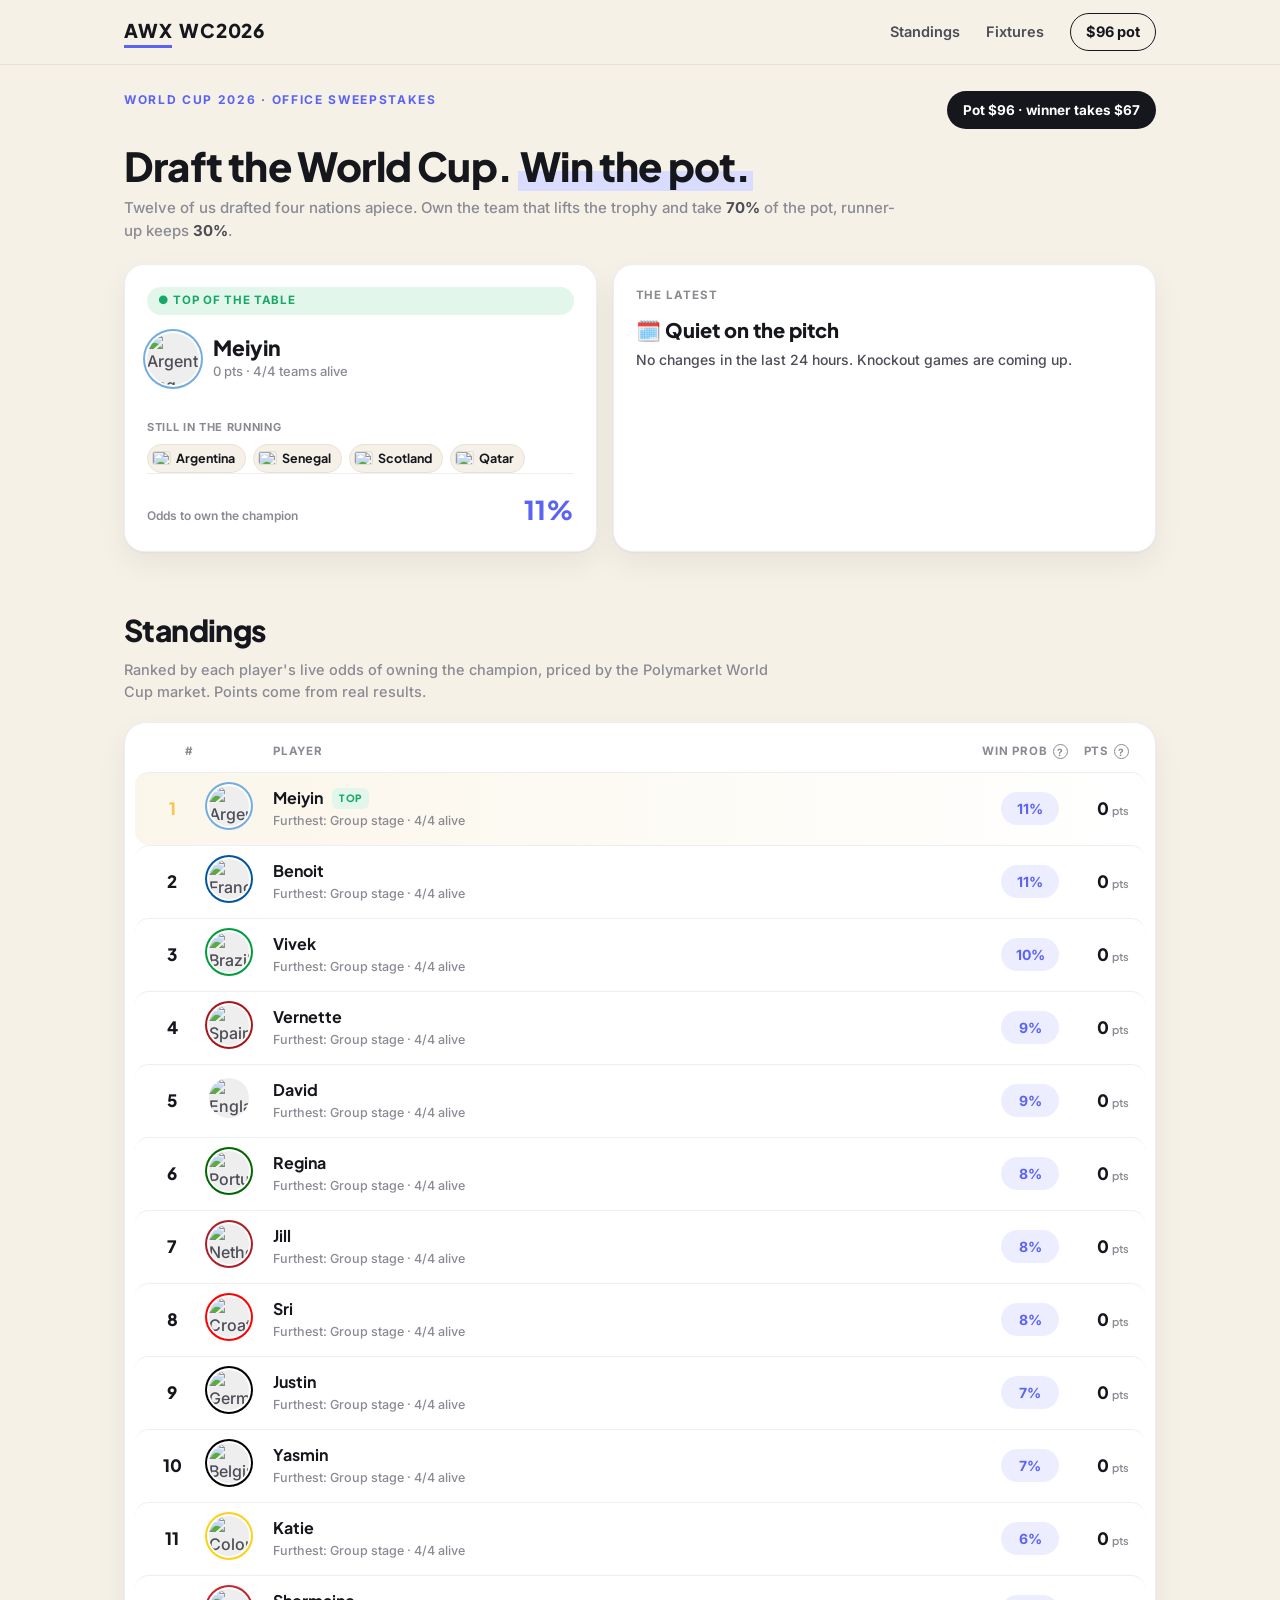
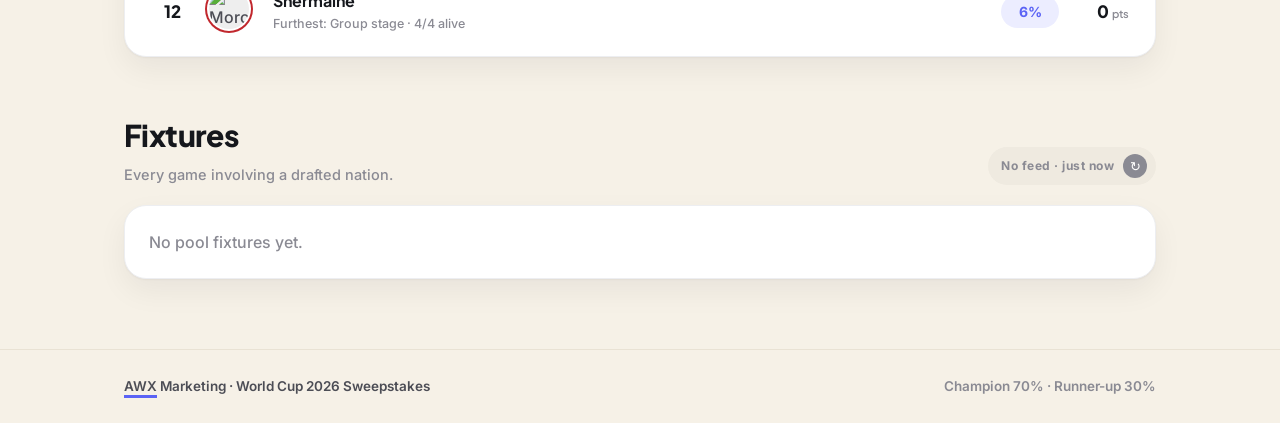
==== commit 29f18683: "Only animate win% for rows currently in the viewport" ====
--- a/index.html
+++ b/index.html
@@ -43,7 +43,7 @@
       <div class="sec-head">
         <div>
           <h2>Standings</h2>
-          <p class="sec-sub">Live points from real results. Win prob models who ends up owning the champion.</p>
+          <p class="sec-sub">Ranked by each player's live odds of owning the champion, priced by the Polymarket World Cup market. Points come from real results.</p>
         </div>
       </div>
       <div class="card board" id="board"></div>
--- a/home.css
+++ b/home.css
@@ -77,6 +77,13 @@
 .lead-role { font-size: 13px; color: var(--muted); margin-top: 3px; }
 .lead-quote { font-size: 15px; color: var(--body); line-height: 1.5; }
 .lead-quote b { color: var(--ink); }
+.lead-teams { margin-top: 16px; }
+.lt-h { font-size: 11px; font-weight: 700; letter-spacing: .06em; text-transform: uppercase; color: var(--muted); margin-bottom: 9px; }
+.lt-list { display: flex; flex-wrap: wrap; gap: 7px; }
+.lt { display: inline-flex; align-items: center; gap: 6px; font-family: "Plus Jakarta Sans", sans-serif; font-size: 12.5px; font-weight: 700; color: var(--ink); background: #f5f1e8; border: 1px solid var(--line); padding: 4px 10px 4px 5px; border-radius: 999px; }
+.lt-f { width: 17px; height: 12px; border-radius: 2px; overflow: hidden; flex: none; box-shadow: 0 0 0 1px rgba(0,0,0,.08); }
+.lt-f svg, .lt-f img { width: 100% !important; height: 100% !important; display: block; }
+.lt-none { font-size: 13px; color: var(--muted); }
 .lead-foot { margin-top: 18px; padding-top: 16px; border-top: 1px solid var(--line2); display: flex; justify-content: space-between; align-items: baseline; }
 .lead-foot .big { font-family: "Plus Jakarta Sans"; font-weight: 800; font-size: 26px; color: var(--blurple); }
 .lead-foot .lab { font-size: 12px; color: var(--muted); font-weight: 600; }
@@ -107,10 +114,22 @@
 .ui-s { font-size: 12px; color: var(--muted); font-weight: 600; }
 .ui-em { font-size: 16px; }
 
-/* glory / swing row + team tints (mourning lives with the rain rules) */
-.brow.glory { background: linear-gradient(90deg, #eef7ef, #fff); }
-.brow.swing { background: linear-gradient(90deg, #f2f0fb, #fff); }
-.mteam.glory { opacity: 1; border-color: #cfe9d6; background: linear-gradient(90deg, #edf7ef, #fff); }
+/* glory / mourning / swing tints (defined last so they win over the row hover) */
+.brow.glory { background: linear-gradient(90deg, #d6f0df, #f4fbf6); }
+.brow.mourning { background: linear-gradient(90deg, #fbd7d7, #fff6f6); }
+.brow.swing { background: linear-gradient(90deg, #e4e1fa, #f7f6ff); }
+.mteam.glory { opacity: 1; border-color: #bfe6cc; background: linear-gradient(90deg, #dcf2e4, #fff); }
+
+/* status chip on a player's row (flag + mood emoji) */
+.b-move { display: inline-flex; align-items: center; gap: 4px; font-size: 11px; font-weight: 800; padding: 2px 8px 2px 5px; border-radius: 999px; margin-left: 8px; vertical-align: middle; }
+.b-move .cf { width: 16px; height: 11px; border-radius: 2px; overflow: hidden; box-shadow: 0 0 0 1px rgba(0,0,0,.08); flex: none; }
+.b-move .cf svg, .b-move .cf img { width: 100% !important; height: 100% !important; display: block; }
+.b-move.in { background: #daf1e2; color: #157a45; }
+.b-move.out { background: #fbdcdc; color: #b5322f; }
+
+/* flag drops within the emoji rain */
+.drop.flagdrop { overflow: hidden; border-radius: 2px; box-shadow: 0 0 0 1px rgba(0,0,0,.12); }
+.drop.flagdrop svg, .drop.flagdrop img { width: 100% !important; height: 100% !important; display: block; }
 
 /* cheer button */
 .mteam-tx { flex: 1; min-width: 0; }
@@ -157,7 +176,6 @@
 .h-info:hover .tip { opacity: 1; }
 
 .brow { position: relative; border-top: 1px solid var(--line2); cursor: pointer; border-radius: 14px; transition: background .12s ease, transform .12s ease; }
-.brow.mourning { background: linear-gradient(90deg, #f6ecec, #fff); }
 
 /* Emoji rain (mourning a freshly eliminated team) */
 .rainfx { position: absolute; inset: 0; overflow: hidden; pointer-events: none; border-radius: inherit; z-index: 3; }
@@ -178,7 +196,10 @@
 .b-nm { font-family: "Plus Jakarta Sans"; font-weight: 700; font-size: 16px; color: var(--ink); display: flex; align-items: center; gap: 9px; }
 .b-tag { font-size: 10px; font-weight: 800; letter-spacing: .05em; color: var(--green); background: var(--green-soft); padding: 3px 7px; border-radius: 6px; text-transform: uppercase; }
 .b-sub { font-size: 12.5px; color: var(--muted); margin-top: 2px; font-weight: 500; }
-.b-win { background: var(--blurple-soft); color: var(--blurple); font-weight: 700; font-size: 14px; padding: 6px 13px; border-radius: 999px; min-width: 58px; text-align: center; }
+.b-win { background: var(--blurple-soft); color: var(--blurple); font-weight: 700; font-size: 14px; padding: 6px 13px; border-radius: 999px; min-width: 58px; text-align: center; transition: background .5s ease, color .5s ease; }
+.b-win.up { background: #d6f0df; color: #157a45; animation: winPulse .7s ease; }
+.b-win.down { background: #fbd7d7; color: #b5322f; animation: winPulse .7s ease; }
+@keyframes winPulse { 0% { transform: scale(1); } 40% { transform: scale(1.2); } 100% { transform: scale(1); } }
 .b-pts { font-family: "Plus Jakarta Sans"; font-weight: 800; font-size: 17px; color: var(--ink); min-width: 54px; text-align: right; }
 .b-pts small { font-weight: 600; font-size: 11px; color: var(--muted); margin-left: 3px; }
 
@@ -193,20 +214,27 @@
 .fix-sub { font-family: "Plus Jakarta Sans"; font-weight: 700; font-size: 13px; letter-spacing: .04em; text-transform: uppercase; color: var(--muted); margin: 22px 4px 12px; }
 .fixgrid { display: grid; grid-template-columns: repeat(2, 1fr); gap: 12px; }
 .match { background: var(--paper); border: 1px solid var(--line2); border-radius: 16px; padding: 14px 16px; display: grid; grid-template-columns: 1fr auto 1fr; align-items: center; gap: 10px; box-shadow: 0 1px 2px rgba(20,23,28,.03); }
-.match.rivalry { border-color: #dcd2ff; background: linear-gradient(180deg, #fbfaff, #fff); }
-.m-side { display: flex; align-items: center; gap: 10px; min-width: 0; }
+.match.played { background: linear-gradient(160deg, #f4efe6, #f0eadf); border-color: #e6dcc9; box-shadow: none; }
+.m-side { display: flex; align-items: center; gap: 9px; min-width: 0; }
 .m-side.r { flex-direction: row-reverse; text-align: right; }
+.oav { flex: none; display: inline-flex; }
+.oav .favatar { box-shadow: 0 0 0 1.5px var(--paper), 0 0 0 3px var(--ring); }
+.m-side.win .m-tm { font-weight: 800; color: var(--ink); }
+.m-side.win::after { content: "🏆"; font-size: 12px; margin-left: 3px; }
+.m-side.lose { opacity: .45; }
+.m-vs { display: flex; align-items: center; justify-content: center; gap: 8px; }
+.m-own { display: inline-flex; flex: none; }
+.m-own.win .favatar { box-shadow: 0 0 0 1.5px var(--paper), 0 0 0 3px #f0b419; }
 .m-flag { width: 30px; height: 21px; border-radius: 5px; overflow: hidden; flex: none; box-shadow: 0 0 0 1px var(--line2); }
 .m-flag svg { width: 100% !important; height: 100% !important; display: block; }
 .m-flag.tbd { display: grid; place-items: center; background: #eef0f3; color: #9aa0aa; font-weight: 800; font-size: 12px; }
 .m-tm { font-family: "Plus Jakarta Sans"; font-weight: 700; font-size: 14px; color: var(--ink); white-space: nowrap; overflow: hidden; text-overflow: ellipsis; }
 .m-tm.tbd { color: #9aa0aa; }
-.m-mid { display: flex; flex-direction: column; align-items: center; gap: 2px; min-width: 64px; }
+.m-mid { display: flex; flex-direction: column; align-items: center; gap: 3px; min-width: 104px; }
 .mscore { font-family: "Plus Jakarta Sans"; font-weight: 800; font-size: 18px; color: var(--ink); }
 .mvs { font-weight: 700; font-size: 12px; color: var(--muted); }
 .m-round { font-size: 9.5px; font-weight: 700; letter-spacing: .05em; text-transform: uppercase; color: var(--muted); }
 .m-when { font-size: 11px; color: var(--muted); font-weight: 600; }
-.m-riv { font-size: 10px; font-weight: 700; color: var(--blurple); background: var(--blurple-soft); padding: 2px 7px; border-radius: 999px; margin-top: 1px; }
 
 /* ---- Footer --------------------------------------------------------------- */
 .foot { margin-top: 70px; border-top: 1px solid var(--line); padding: 26px 0; }
@@ -229,7 +257,7 @@
 .mteams { display: flex; flex-direction: column; gap: 10px; }
 .mteam { position: relative; display: flex; align-items: center; gap: 14px; padding: 12px 14px; border: 1px solid var(--line2); border-radius: 14px; min-width: 0; }
 .mteam.dead { opacity: .5; }
-.mteam.mourning { opacity: 1; border-color: #e6cccc; background: linear-gradient(90deg, #f7eded, #fff); }
+.mteam.mourning { opacity: 1; border-color: #f0c4c4; background: linear-gradient(90deg, #fbdcdc, #fff); }
 .mteam .m-flag { width: 38px; height: 27px; }
 .mteam > div { min-width: 0; }
 .mt-t { font-size: 11px; font-weight: 700; letter-spacing: .03em; text-transform: uppercase; color: var(--muted); }
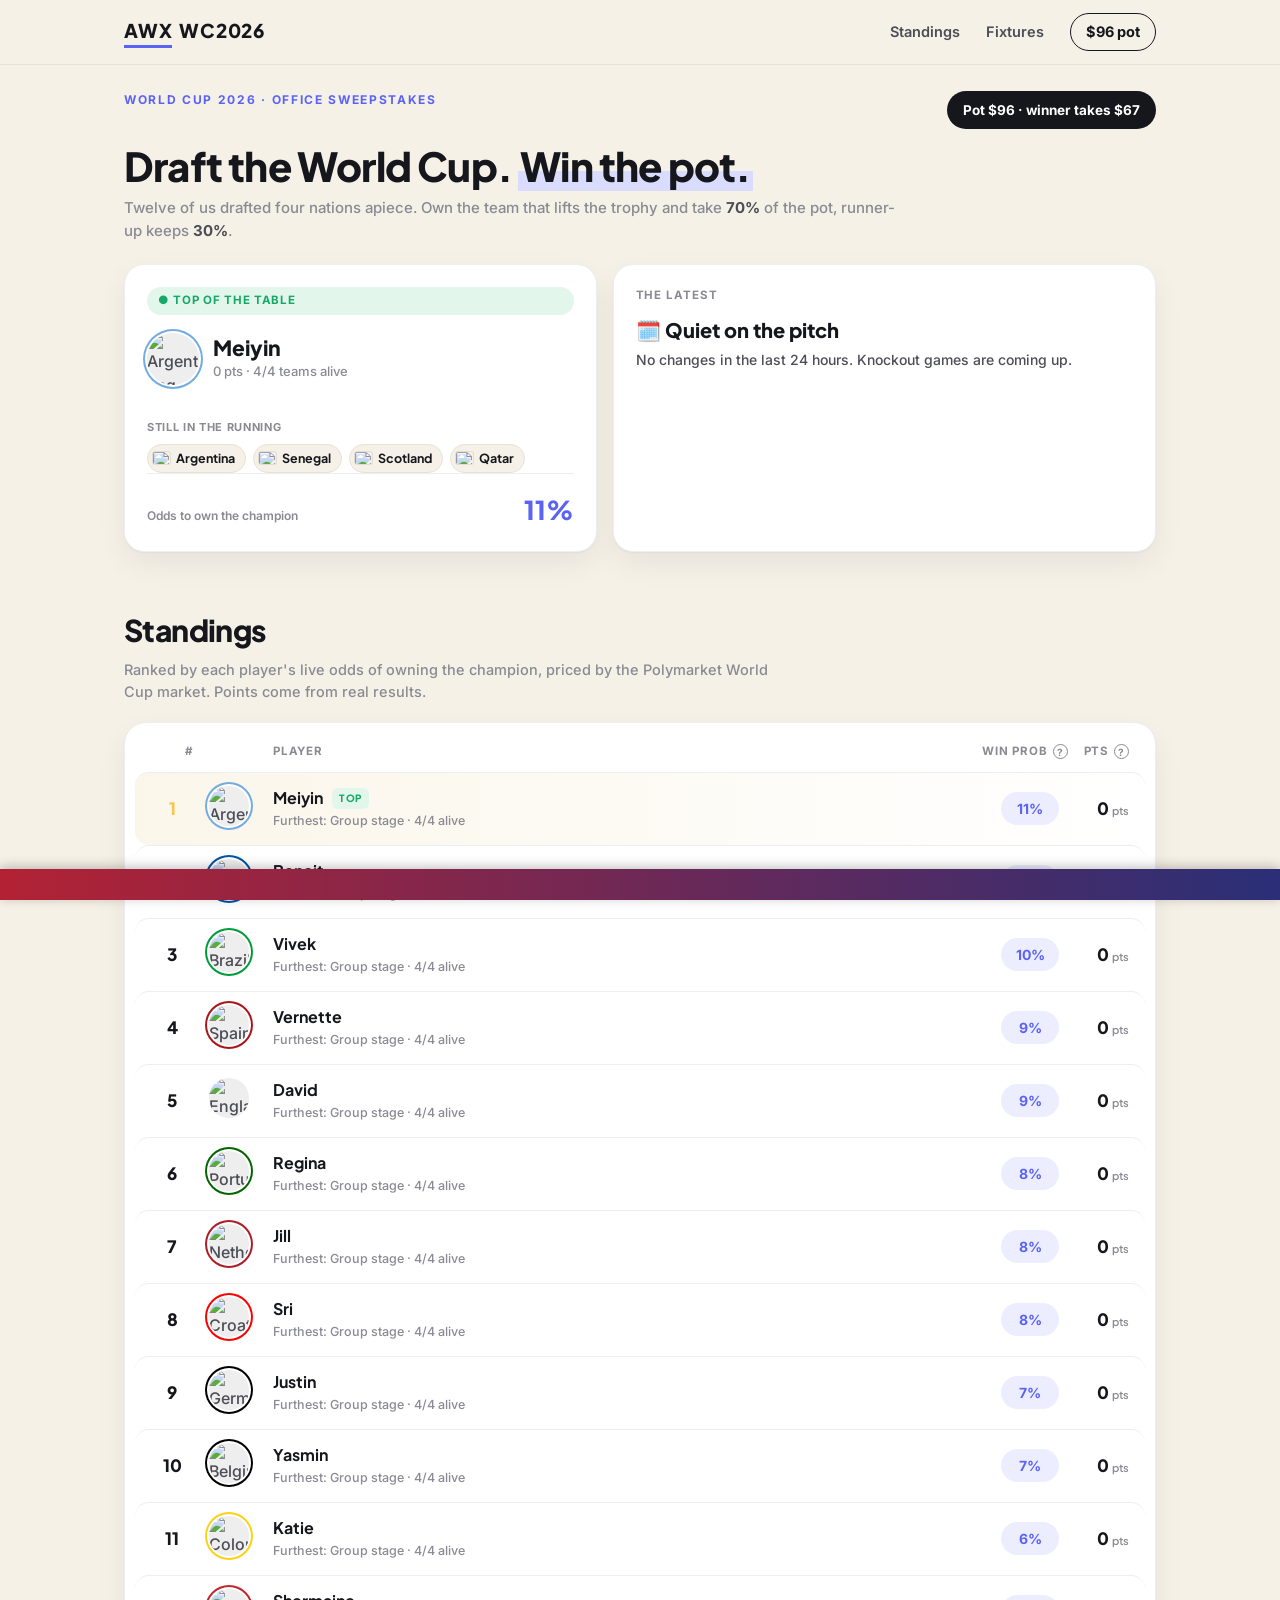
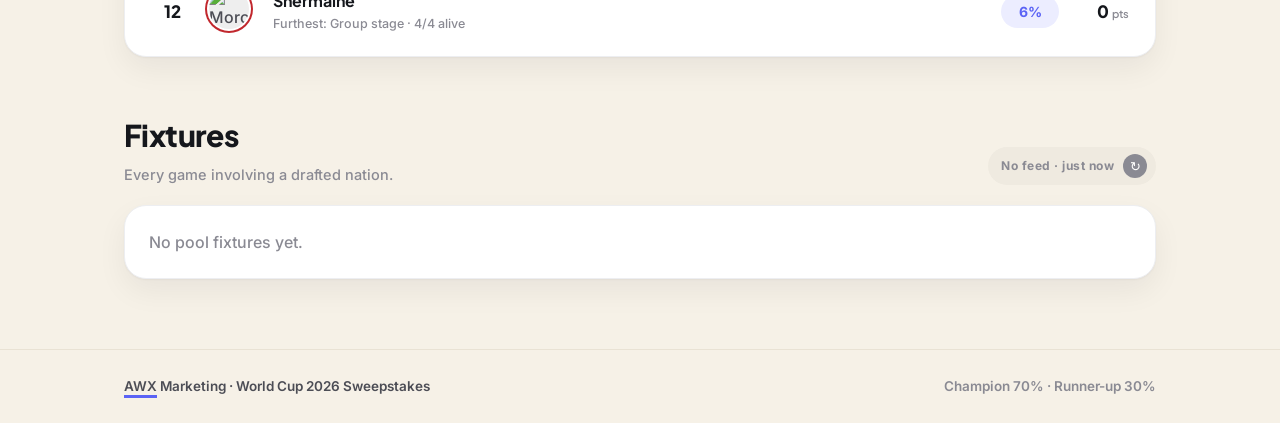
==== commit c8acea1b: "USA flag vector cursor" ====
--- a/index.html
+++ b/index.html
@@ -84,5 +84,6 @@
   <script src="core.js"></script>
   <script src="managers.js"></script>
   <script src="home.js"></script>
+  <script src="usa.js"></script>
 </body>
 </html>
